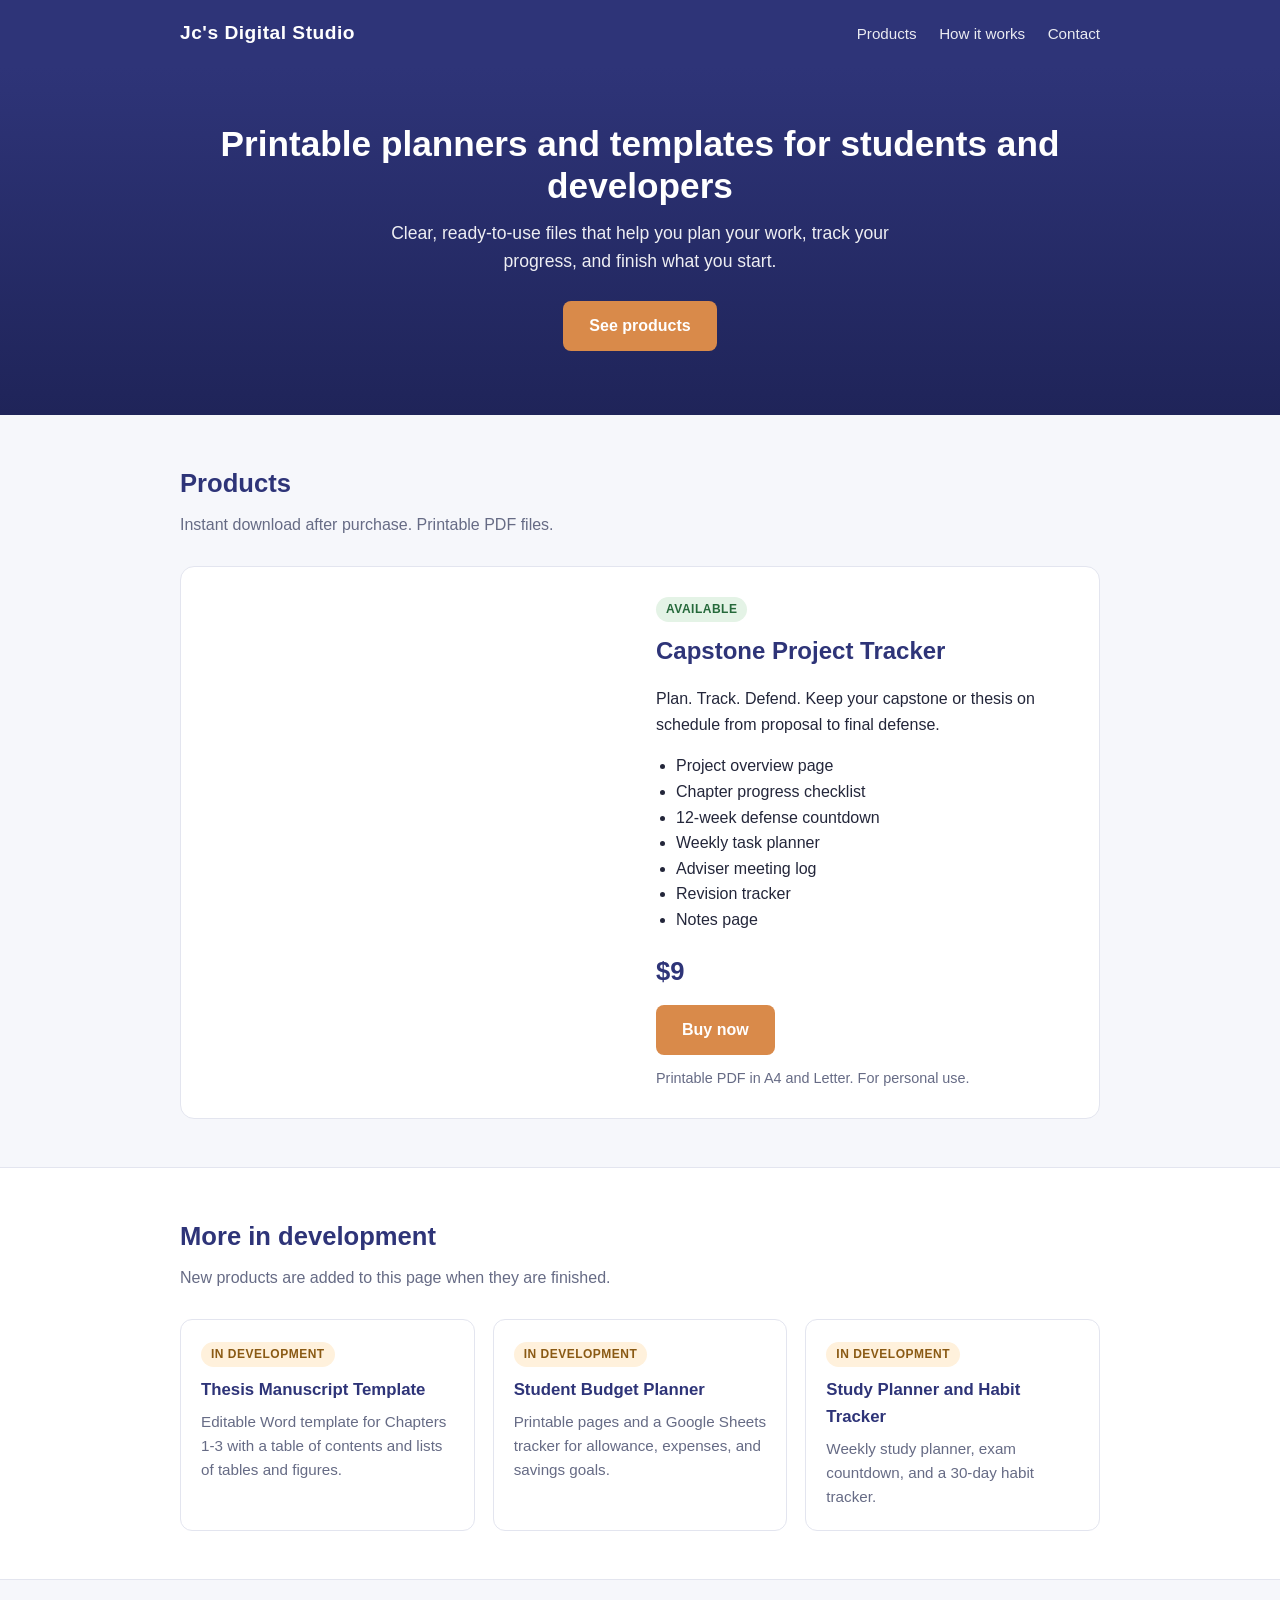
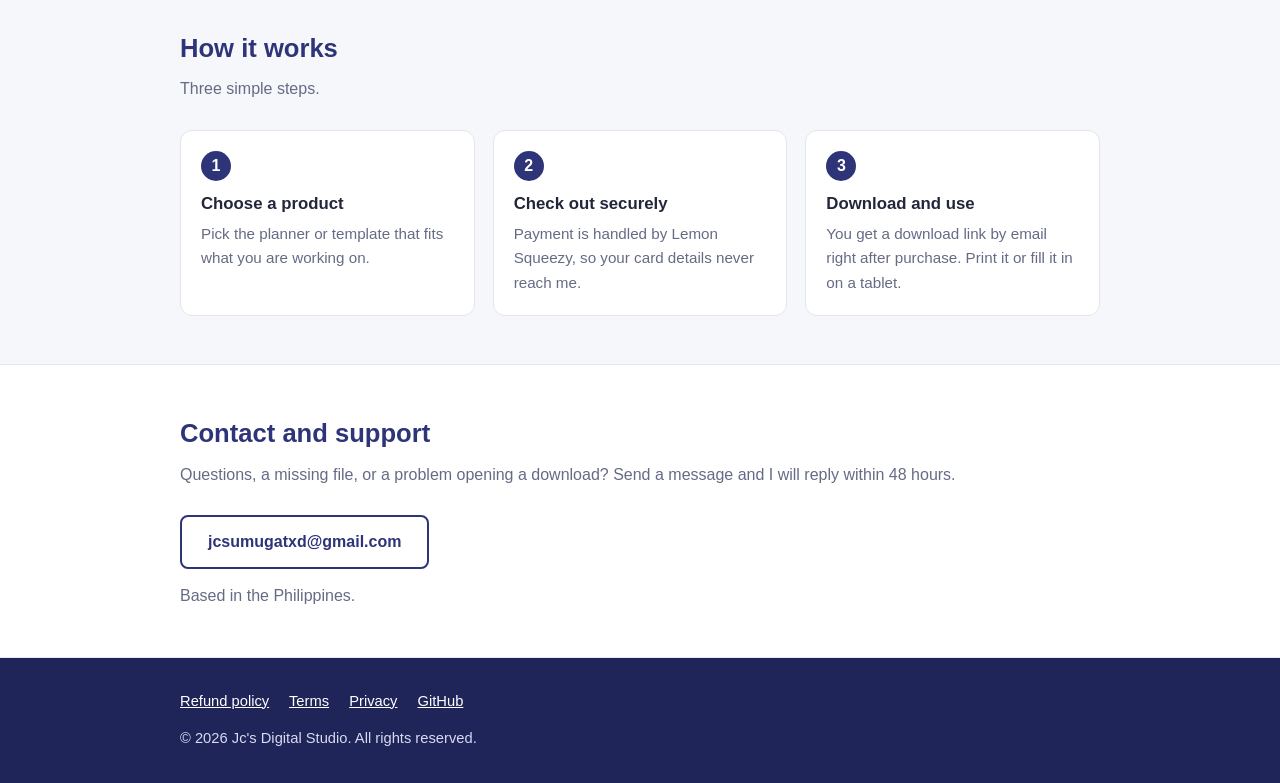
==== index.html @ 8cc8d964 "Rename Index.html to index.html" ====
<!DOCTYPE html>
<html lang="en">
<head>
<meta charset="utf-8">
<meta name="viewport" content="width=device-width, initial-scale=1">
<title>Jc's Digital Studio</title>
<meta name="description" content="Printable planners, trackers, and templates for students and developers.">
<style>
  :root {
    --navy: #2e3478;
    --navy-dark: #1f2459;
    --accent: #d98a4a;
    --bg: #f6f7fb;
    --card: #ffffff;
    --text: #23263a;
    --muted: #666b85;
    --line: #e3e5ef;
  }
  * { box-sizing: border-box; }
  body {
    margin: 0;
    font-family: -apple-system, "Segoe UI", Roboto, Helvetica, Arial, sans-serif;
    color: var(--text);
    background: var(--bg);
    line-height: 1.6;
  }
  a { color: var(--navy); }
  .wrap { max-width: 960px; margin: 0 auto; padding: 0 20px; }
  header { background: var(--navy); color: #fff; }
  header .wrap { display: flex; justify-content: space-between; align-items: center; padding: 18px 20px; flex-wrap: wrap; gap: 10px; }
  header .brand { font-weight: 700; font-size: 1.2rem; letter-spacing: .5px; }
  header nav a { color: #fff; text-decoration: none; margin-left: 18px; font-size: .95rem; opacity: .9; }
  header nav a:hover { opacity: 1; text-decoration: underline; }
  .hero { background: linear-gradient(180deg, var(--navy) 0%, var(--navy-dark) 100%); color: #fff; padding: 56px 0 64px; text-align: center; }
  .hero h1 { margin: 0 0 12px; font-size: 2.2rem; line-height: 1.2; }
  .hero p { margin: 0 auto 26px; max-width: 560px; font-size: 1.1rem; opacity: .92; }
  .btn { display: inline-block; background: var(--accent); color: #fff; text-decoration: none; padding: 12px 26px; border-radius: 8px; font-weight: 600; }
  .btn:hover { filter: brightness(1.08); }
  .btn.outline { background: transparent; border: 2px solid var(--navy); color: var(--navy); }
  section { padding: 48px 0; }
  h2 { margin: 0 0 8px; font-size: 1.6rem; color: var(--navy); }
  .sub { color: var(--muted); margin: 0 0 28px; }
  .featured { display: grid; grid-template-columns: 1fr 1fr; gap: 32px; background: var(--card); border: 1px solid var(--line); border-radius: 14px; padding: 28px; align-items: center; }
  .featured img { width: 100%; max-width: 320px; border-radius: 10px; border: 1px solid var(--line); display: block; margin: 0 auto; }
  .badge { display: inline-block; font-size: .75rem; font-weight: 700; letter-spacing: .5px; text-transform: uppercase; padding: 3px 10px; border-radius: 99px; background: #e4f3e6; color: #25693a; margin-bottom: 10px; }
  .badge.dev { background: #fff1dc; color: #8a5a14; }
  .featured h3 { margin: 0 0 8px; font-size: 1.5rem; color: var(--navy); }
  .featured ul { padding-left: 20px; margin: 12px 0 18px; }
  .price { font-size: 1.6rem; font-weight: 700; color: var(--navy); margin: 0 0 14px; }
  .grid { display: grid; grid-template-columns: repeat(auto-fit, minmax(210px, 1fr)); gap: 18px; }
  .card { background: var(--card); border: 1px solid var(--line); border-radius: 12px; padding: 20px; }
  .card h3 { margin: 0 0 6px; font-size: 1.05rem; color: var(--navy); }
  .card p { margin: 0; color: var(--muted); font-size: .95rem; }
  .steps { display: grid; grid-template-columns: repeat(auto-fit, minmax(200px, 1fr)); gap: 18px; counter-reset: step; }
  .step { background: var(--card); border: 1px solid var(--line); border-radius: 12px; padding: 20px; }
  .step::before { counter-increment: step; content: counter(step); display: inline-flex; width: 30px; height: 30px; align-items: center; justify-content: center; border-radius: 50%; background: var(--navy); color: #fff; font-weight: 700; margin-bottom: 10px; }
  .step h3 { margin: 0 0 4px; font-size: 1.05rem; }
  .step p { margin: 0; color: var(--muted); font-size: .95rem; }
  .alt { background: #fff; border-top: 1px solid var(--line); border-bottom: 1px solid var(--line); }
  footer { background: var(--navy-dark); color: #d7daf0; padding: 32px 0; font-size: .92rem; }
  footer a { color: #fff; }
  footer .links a { margin-right: 16px; }
  @media (max-width: 720px) {
    .featured { grid-template-columns: 1fr; padding: 20px; }
    .hero h1 { font-size: 1.7rem; }
  }
</style>
</head>
<body>

<header>
  <div class="wrap">
    <div class="brand">Jc's Digital Studio</div>
    <nav>
      <a href="#products">Products</a>
      <a href="#how">How it works</a>
      <a href="#contact">Contact</a>
    </nav>
  </div>
</header>

<div class="hero">
  <div class="wrap">
    <h1>Printable planners and templates for students and developers</h1>
    <p>Clear, ready-to-use files that help you plan your work, track your progress, and finish what you start.</p>
    <a class="btn" href="#products">See products</a>
  </div>
</div>

<section id="products">
  <div class="wrap">
    <h2>Products</h2>
    <p class="sub">Instant download after purchase. Printable PDF files.</p>

    <div class="featured">
      <div>
        <!-- Replace previews/capstone-cover.png with your exported cover image -->
        <img src="previews/capstone-cover.png" alt="Capstone Project Tracker cover" onerror="this.style.display='none'">
      </div>
      <div>
        <span class="badge">Available</span>
        <h3>Capstone Project Tracker</h3>
        <p>Plan. Track. Defend. Keep your capstone or thesis on schedule from proposal to final defense.</p>
        <ul>
          <li>Project overview page</li>
          <li>Chapter progress checklist</li>
          <li>12-week defense countdown</li>
          <li>Weekly task planner</li>
          <li>Adviser meeting log</li>
          <li>Revision tracker</li>
          <li>Notes page</li>
        </ul>
        <p class="price">$9</p>
        <!-- Replace # with your Lemon Squeezy product link after your store is activated -->
        <a class="btn" href="#" id="buy-capstone">Buy now</a>
        <p style="margin:12px 0 0;color:var(--muted);font-size:.9rem;">Printable PDF in A4 and Letter. For personal use.</p>
      </div>
    </div>
  </div>
</section>

<section class="alt">
  <div class="wrap">
    <h2>More in development</h2>
    <p class="sub">New products are added to this page when they are finished.</p>
    <div class="grid">
      <div class="card">
        <span class="badge dev">In development</span>
        <h3>Thesis Manuscript Template</h3>
        <p>Editable Word template for Chapters 1-3 with a table of contents and lists of tables and figures.</p>
      </div>
      <div class="card">
        <span class="badge dev">In development</span>
        <h3>Student Budget Planner</h3>
        <p>Printable pages and a Google Sheets tracker for allowance, expenses, and savings goals.</p>
      </div>
      <div class="card">
        <span class="badge dev">In development</span>
        <h3>Study Planner and Habit Tracker</h3>
        <p>Weekly study planner, exam countdown, and a 30-day habit tracker.</p>
      </div>
    </div>
  </div>
</section>

<section id="how">
  <div class="wrap">
    <h2>How it works</h2>
    <p class="sub">Three simple steps.</p>
    <div class="steps">
      <div class="step"><h3>Choose a product</h3><p>Pick the planner or template that fits what you are working on.</p></div>
      <div class="step"><h3>Check out securely</h3><p>Payment is handled by Lemon Squeezy, so your card details never reach me.</p></div>
      <div class="step"><h3>Download and use</h3><p>You get a download link by email right after purchase. Print it or fill it in on a tablet.</p></div>
    </div>
  </div>
</section>

<section class="alt" id="contact">
  <div class="wrap">
    <h2>Contact and support</h2>
    <p class="sub">Questions, a missing file, or a problem opening a download? Send a message and I will reply within 48 hours.</p>
    <!-- Replace with your real email address -->
    <a class="btn outline" href="mailto:jcsumugatxd@gmail.com">jcsumugatxd@gmail.com</a>
    <p style="margin:14px 0 0;color:var(--muted);">Based in the Philippines.</p>
  </div>
</section>

<footer>
  <div class="wrap">
    <div class="links">
      <a href="https://github.com/Jcsumugat/Jc-s-Digital-Studio/blob/main/policies/refund-policy.md">Refund policy</a>
      <a href="https://github.com/Jcsumugat/Jc-s-Digital-Studio/blob/main/policies/terms.md">Terms</a>
      <a href="https://github.com/Jcsumugat/Jc-s-Digital-Studio/blob/main/policies/privacy.md">Privacy</a>
      <a href="https://github.com/Jcsumugat/Jc-s-Digital-Studio">GitHub</a>
    </div>
    <p style="margin:14px 0 0;">&copy; 2026 Jc's Digital Studio. All rights reserved.</p>
  </div>
</footer>

</body>
</html>
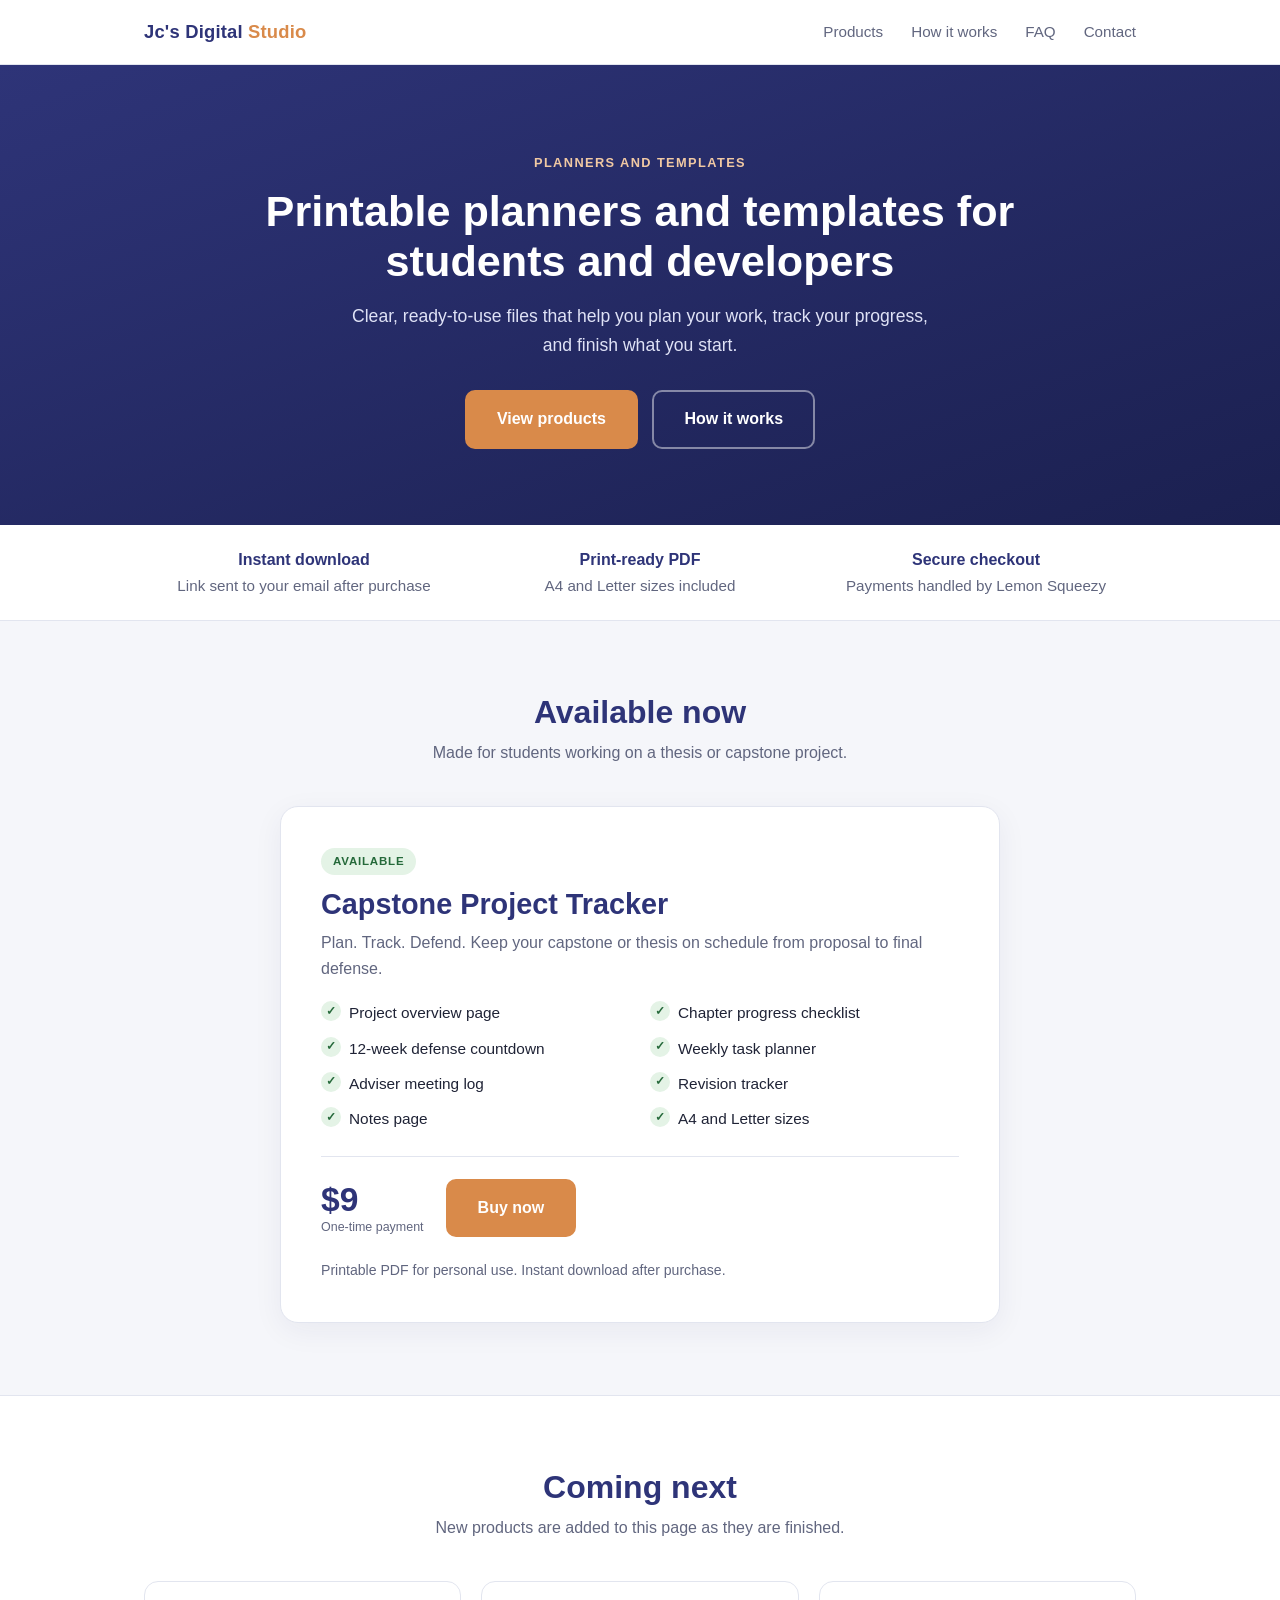
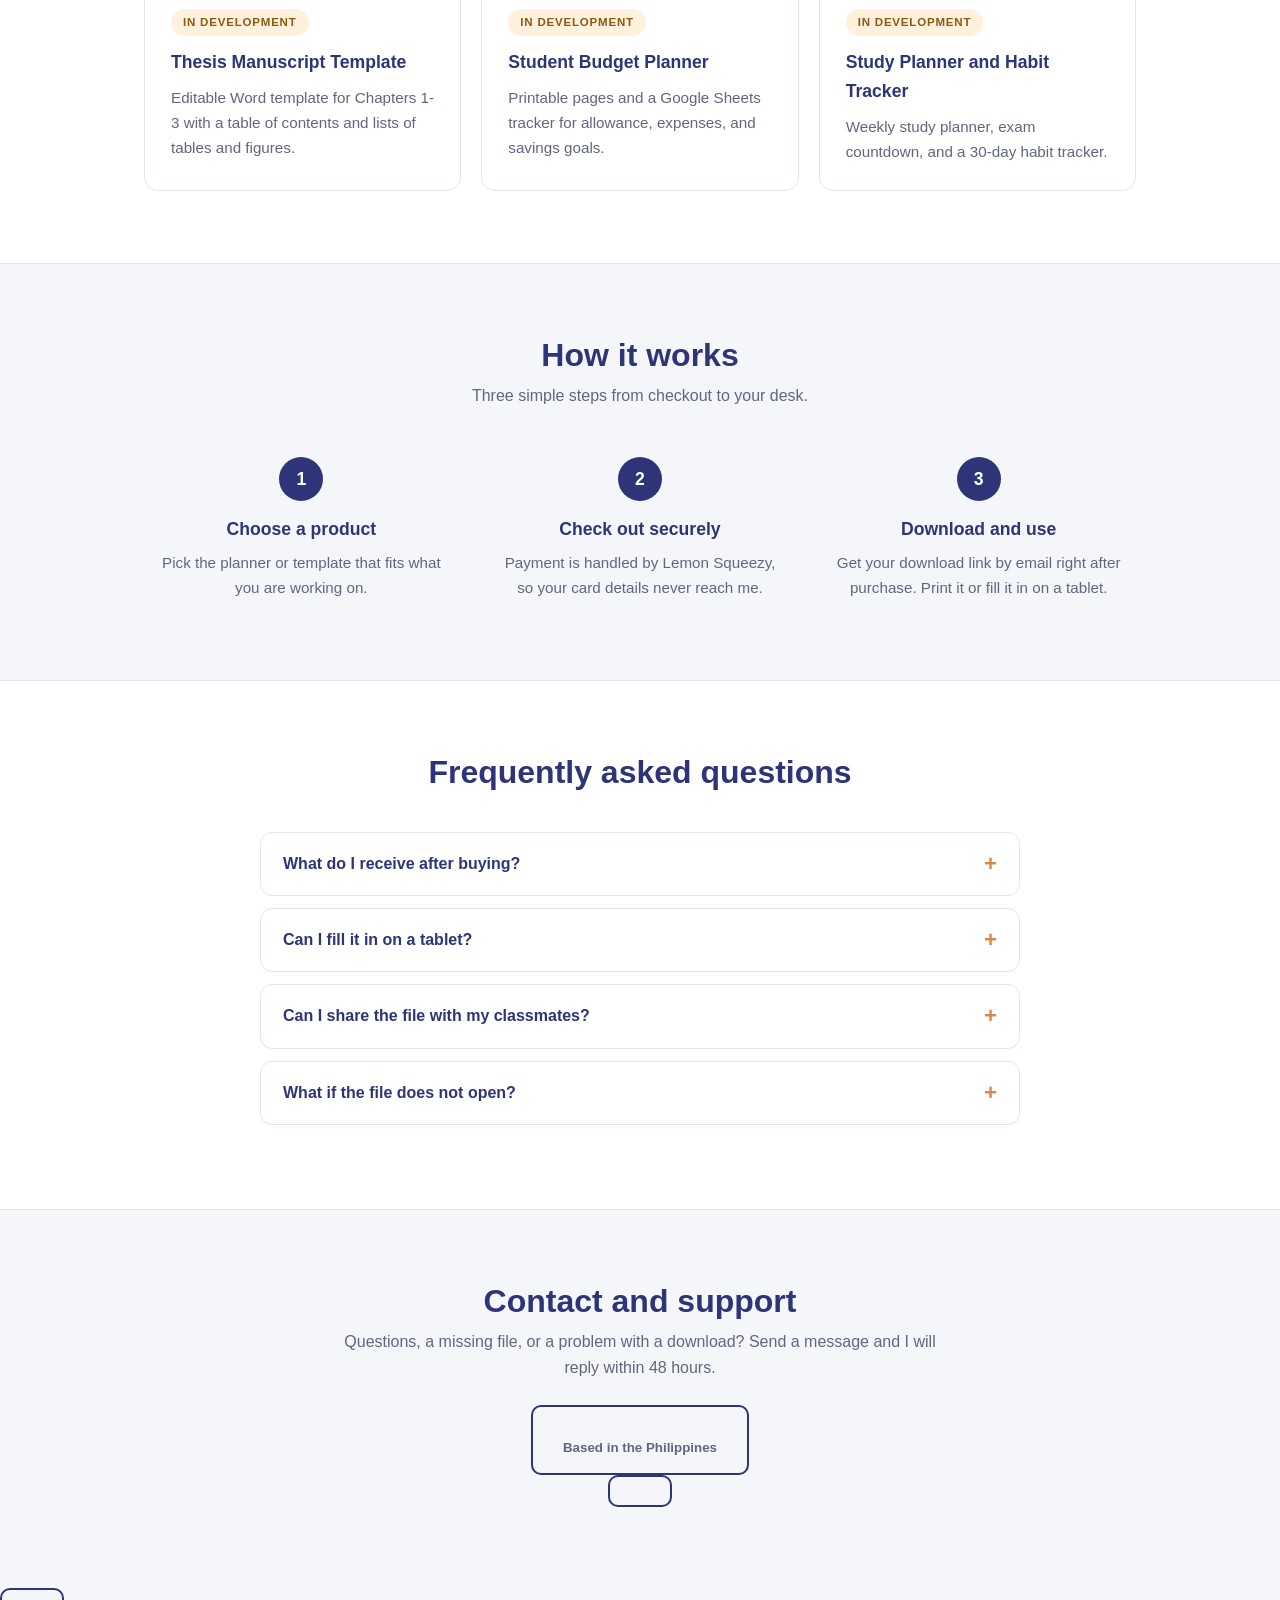
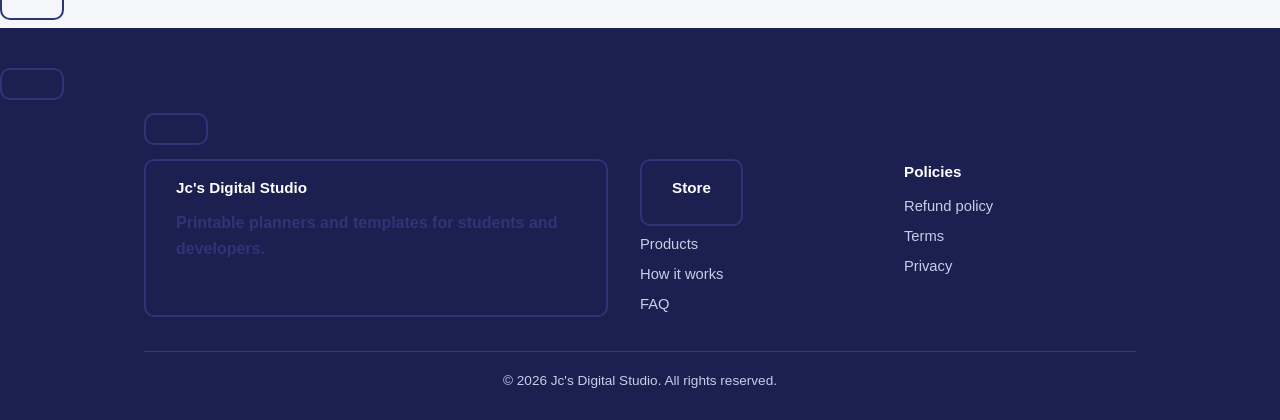
==== commit 1dad74fd: "Update index.html" ====
--- a/index.html
+++ b/index.html
@@ -3,105 +3,189 @@
 <head>
 <meta charset="utf-8">
 <meta name="viewport" content="width=device-width, initial-scale=1">
-<title>Jc's Digital Studio</title>
+<title>Jc's Digital Studio | Printable Planners and Templates</title>
 <meta name="description" content="Printable planners, trackers, and templates for students and developers.">
 <style>
   :root {
     --navy: #2e3478;
-    --navy-dark: #1f2459;
+    --navy-dark: #1b2050;
     --accent: #d98a4a;
-    --bg: #f6f7fb;
+    --accent-dark: #c27533;
+    --bg: #f5f6fa;
     --card: #ffffff;
-    --text: #23263a;
-    --muted: #666b85;
-    --line: #e3e5ef;
+    --text: #1f2336;
+    --muted: #61667f;
+    --line: #e2e5ef;
+    --ok: #25693a;
+    --ok-bg: #e4f3e6;
   }
   * { box-sizing: border-box; }
+  html { scroll-behavior: smooth; }
   body {
     margin: 0;
-    font-family: -apple-system, "Segoe UI", Roboto, Helvetica, Arial, sans-serif;
+    font-family: "Inter", -apple-system, "Segoe UI", Roboto, Helvetica, Arial, sans-serif;
     color: var(--text);
     background: var(--bg);
-    line-height: 1.6;
+    line-height: 1.65;
+    -webkit-font-smoothing: antialiased;
   }
   a { color: var(--navy); }
-  .wrap { max-width: 960px; margin: 0 auto; padding: 0 20px; }
-  header { background: var(--navy); color: #fff; }
-  header .wrap { display: flex; justify-content: space-between; align-items: center; padding: 18px 20px; flex-wrap: wrap; gap: 10px; }
-  header .brand { font-weight: 700; font-size: 1.2rem; letter-spacing: .5px; }
-  header nav a { color: #fff; text-decoration: none; margin-left: 18px; font-size: .95rem; opacity: .9; }
-  header nav a:hover { opacity: 1; text-decoration: underline; }
-  .hero { background: linear-gradient(180deg, var(--navy) 0%, var(--navy-dark) 100%); color: #fff; padding: 56px 0 64px; text-align: center; }
-  .hero h1 { margin: 0 0 12px; font-size: 2.2rem; line-height: 1.2; }
-  .hero p { margin: 0 auto 26px; max-width: 560px; font-size: 1.1rem; opacity: .92; }
-  .btn { display: inline-block; background: var(--accent); color: #fff; text-decoration: none; padding: 12px 26px; border-radius: 8px; font-weight: 600; }
-  .btn:hover { filter: brightness(1.08); }
-  .btn.outline { background: transparent; border: 2px solid var(--navy); color: var(--navy); }
-  section { padding: 48px 0; }
-  h2 { margin: 0 0 8px; font-size: 1.6rem; color: var(--navy); }
-  .sub { color: var(--muted); margin: 0 0 28px; }
-  .featured { display: grid; grid-template-columns: 1fr 1fr; gap: 32px; background: var(--card); border: 1px solid var(--line); border-radius: 14px; padding: 28px; align-items: center; }
-  .featured img { width: 100%; max-width: 320px; border-radius: 10px; border: 1px solid var(--line); display: block; margin: 0 auto; }
-  .badge { display: inline-block; font-size: .75rem; font-weight: 700; letter-spacing: .5px; text-transform: uppercase; padding: 3px 10px; border-radius: 99px; background: #e4f3e6; color: #25693a; margin-bottom: 10px; }
+  .wrap { max-width: 1040px; margin: 0 auto; padding: 0 24px; }
+
+  /* NAV */
+  .nav { position: sticky; top: 0; z-index: 10; background: rgba(255,255,255,.96); backdrop-filter: blur(6px); border-bottom: 1px solid var(--line); }
+  .nav .wrap { display: flex; align-items: center; justify-content: space-between; height: 64px; }
+  .brand { font-weight: 800; font-size: 1.15rem; color: var(--navy); text-decoration: none; letter-spacing: .2px; }
+  .brand span { color: var(--accent); }
+  .nav ul { list-style: none; display: flex; gap: 28px; margin: 0; padding: 0; }
+  .nav ul a { text-decoration: none; color: var(--muted); font-size: .95rem; font-weight: 500; }
+  .nav ul a:hover { color: var(--navy); }
+
+  /* HERO */
+  .hero { background: linear-gradient(160deg, var(--navy) 0%, var(--navy-dark) 100%); color: #fff; padding: 84px 0 76px; text-align: center; }
+  .eyebrow { display: inline-block; font-size: .8rem; font-weight: 700; letter-spacing: 1.4px; text-transform: uppercase; color: #f1c9a3; margin-bottom: 14px; }
+  .hero h1 { margin: 0 auto 16px; max-width: 760px; font-size: 2.7rem; line-height: 1.15; font-weight: 800; }
+  .hero p { margin: 0 auto 30px; max-width: 600px; font-size: 1.1rem; color: #dfe2f6; }
+  .btn { display: inline-block; background: var(--accent); color: #fff; text-decoration: none; padding: 14px 30px; border-radius: 10px; font-weight: 700; font-size: 1rem; border: 2px solid var(--accent); transition: background .15s; }
+  .btn:hover { background: var(--accent-dark); border-color: var(--accent-dark); }
+  .btn.outline { background: transparent; color: var(--navy); border-color: var(--navy); }
+  .btn.outline:hover { background: var(--navy); color: #fff; }
+  .btn.ghost { background: transparent; border-color: rgba(255,255,255,.45); margin-left: 10px; }
+  .btn.ghost:hover { background: rgba(255,255,255,.12); border-color: #fff; }
+
+  /* TRUST STRIP */
+  .trust { background: #fff; border-bottom: 1px solid var(--line); }
+  .trust .wrap { display: grid; grid-template-columns: repeat(3, 1fr); gap: 16px; padding-top: 22px; padding-bottom: 22px; }
+  .trust div { text-align: center; font-size: .95rem; color: var(--muted); }
+  .trust strong { display: block; color: var(--navy); font-size: 1rem; }
+
+  /* SECTIONS */
+  section { padding: 72px 0; }
+  .alt { background: #fff; border-top: 1px solid var(--line); border-bottom: 1px solid var(--line); }
+  .head { text-align: center; max-width: 620px; margin: 0 auto 40px; }
+  .head h2 { margin: 0 0 8px; font-size: 2rem; color: var(--navy); line-height: 1.2; }
+  .head p { margin: 0; color: var(--muted); }
+
+  /* FEATURED PRODUCT */
+  .featured { display: grid; grid-template-columns: 5fr 6fr; gap: 44px; align-items: center; background: var(--card); border: 1px solid var(--line); border-radius: 18px; padding: 40px; box-shadow: 0 8px 30px rgba(31,36,89,.06); }
+  .featured.no-image { grid-template-columns: 1fr; max-width: 720px; margin: 0 auto; }
+  .cover { text-align: center; }
+  .cover img { width: 100%; max-width: 340px; border-radius: 12px; border: 1px solid var(--line); box-shadow: 0 10px 28px rgba(31,36,89,.14); }
+  .badge { display: inline-block; font-size: .72rem; font-weight: 800; letter-spacing: .8px; text-transform: uppercase; padding: 4px 12px; border-radius: 99px; background: var(--ok-bg); color: var(--ok); margin-bottom: 12px; }
   .badge.dev { background: #fff1dc; color: #8a5a14; }
-  .featured h3 { margin: 0 0 8px; font-size: 1.5rem; color: var(--navy); }
-  .featured ul { padding-left: 20px; margin: 12px 0 18px; }
-  .price { font-size: 1.6rem; font-weight: 700; color: var(--navy); margin: 0 0 14px; }
-  .grid { display: grid; grid-template-columns: repeat(auto-fit, minmax(210px, 1fr)); gap: 18px; }
-  .card { background: var(--card); border: 1px solid var(--line); border-radius: 12px; padding: 20px; }
-  .card h3 { margin: 0 0 6px; font-size: 1.05rem; color: var(--navy); }
+  .featured h3 { margin: 0 0 8px; font-size: 1.8rem; color: var(--navy); line-height: 1.2; }
+  .tag { color: var(--muted); margin: 0 0 18px; }
+  .checks { list-style: none; padding: 0; margin: 0 0 24px; display: grid; grid-template-columns: 1fr 1fr; gap: 10px 20px; }
+  .checks li { position: relative; padding-left: 28px; font-size: .96rem; }
+  .checks li::before { content: "\2713"; position: absolute; left: 0; top: 1px; width: 20px; height: 20px; border-radius: 50%; background: var(--ok-bg); color: var(--ok); font-size: .75rem; font-weight: 800; display: flex; align-items: center; justify-content: center; }
+  .buy-row { display: flex; align-items: center; gap: 22px; flex-wrap: wrap; padding-top: 22px; border-top: 1px solid var(--line); }
+  .price { font-size: 2.1rem; font-weight: 800; color: var(--navy); line-height: 1; }
+  .price small { display: block; font-size: .78rem; font-weight: 500; color: var(--muted); margin-top: 4px; }
+  .note { width: 100%; margin: 0; color: var(--muted); font-size: .88rem; }
+
+  /* COMING NEXT CARDS */
+  .grid { display: grid; grid-template-columns: repeat(auto-fit, minmax(250px, 1fr)); gap: 20px; }
+  .card { background: var(--card); border: 1px solid var(--line); border-radius: 14px; padding: 26px; }
+  .card h3 { margin: 0 0 8px; font-size: 1.1rem; color: var(--navy); }
   .card p { margin: 0; color: var(--muted); font-size: .95rem; }
-  .steps { display: grid; grid-template-columns: repeat(auto-fit, minmax(200px, 1fr)); gap: 18px; counter-reset: step; }
-  .step { background: var(--card); border: 1px solid var(--line); border-radius: 12px; padding: 20px; }
-  .step::before { counter-increment: step; content: counter(step); display: inline-flex; width: 30px; height: 30px; align-items: center; justify-content: center; border-radius: 50%; background: var(--navy); color: #fff; font-weight: 700; margin-bottom: 10px; }
-  .step h3 { margin: 0 0 4px; font-size: 1.05rem; }
+
+  /* STEPS */
+  .steps { display: grid; grid-template-columns: repeat(3, 1fr); gap: 24px; counter-reset: step; }
+  .step { text-align: center; padding: 8px 12px; }
+  .step::before { counter-increment: step; content: counter(step); display: inline-flex; width: 44px; height: 44px; align-items: center; justify-content: center; border-radius: 50%; background: var(--navy); color: #fff; font-weight: 800; font-size: 1.1rem; margin-bottom: 14px; }
+  .step h3 { margin: 0 0 6px; font-size: 1.1rem; color: var(--navy); }
   .step p { margin: 0; color: var(--muted); font-size: .95rem; }
-  .alt { background: #fff; border-top: 1px solid var(--line); border-bottom: 1px solid var(--line); }
-  footer { background: var(--navy-dark); color: #d7daf0; padding: 32px 0; font-size: .92rem; }
-  footer a { color: #fff; }
-  footer .links a { margin-right: 16px; }
-  @media (max-width: 720px) {
-    .featured { grid-template-columns: 1fr; padding: 20px; }
-    .hero h1 { font-size: 1.7rem; }
+
+  /* FAQ */
+  .faq { max-width: 760px; margin: 0 auto; }
+  details { background: var(--card); border: 1px solid var(--line); border-radius: 12px; padding: 18px 22px; margin-bottom: 12px; }
+  summary { cursor: pointer; font-weight: 600; color: var(--navy); list-style: none; display: flex; justify-content: space-between; align-items: center; }
+  summary::-webkit-details-marker { display: none; }
+  summary::after { content: "+"; font-size: 1.4rem; color: var(--accent); line-height: 1; }
+  details[open] summary::after { content: "\2212"; }
+  details p { margin: 12px 0 0; color: var(--muted); font-size: .96rem; }
+
+  /* CONTACT */
+  .contact { text-align: center; }
+  .contact .head { margin-bottom: 24px; }
+  .contact small { display: block; margin-top: 16px; color: var(--muted); }
+
+  /* FOOTER */
+  footer { background: var(--navy-dark); color: #c9cdea; padding: 40px 0 28px; font-size: .92rem; }
+  footer .cols { display: grid; grid-template-columns: 2fr 1fr 1fr; gap: 32px; }
+  footer h4 { margin: 0 0 10px; color: #fff; font-size: .95rem; }
+  footer a { color: #c9cdea; text-decoration: none; display: block; margin-bottom: 6px; }
+  footer a:hover { color: #fff; text-decoration: underline; }
+  footer p { margin: 0; }
+  footer .copy { margin-top: 28px; padding-top: 18px; border-top: 1px solid rgba(255,255,255,.12); text-align: center; font-size: .85rem; }
+
+  @media (max-width: 820px) {
+    .hero { padding: 60px 0 56px; }
+    .hero h1 { font-size: 2rem; }
+    .btn.ghost { margin: 12px 0 0; }
+    .trust .wrap { grid-template-columns: 1fr; gap: 10px; }
+    .featured { grid-template-columns: 1fr; padding: 26px; gap: 28px; }
+    .checks { grid-template-columns: 1fr; }
+    .steps { grid-template-columns: 1fr; }
+    footer .cols { grid-template-columns: 1fr; }
+    .nav ul { gap: 16px; }
+    section { padding: 52px 0; }
+  }
+  @media (max-width: 520px) {
+    .nav ul li:nth-child(n+3) { display: none; }
   }
 </style>
 </head>
 <body>
 
-<header>
-  <div class="wrap">
-    <div class="brand">Jc's Digital Studio</div>
-    <nav>
-      <a href="#products">Products</a>
-      <a href="#how">How it works</a>
-      <a href="#contact">Contact</a>
-    </nav>
-  </div>
-</header>
-
-<div class="hero">
-  <div class="wrap">
+<nav class="nav">
+  <div class="wrap">
+    <a class="brand" href="#top">Jc's Digital <span>Studio</span></a>
+    <ul>
+      <li><a href="#products">Products</a></li>
+      <li><a href="#how">How it works</a></li>
+      <li><a href="#faq">FAQ</a></li>
+      <li><a href="#contact">Contact</a></li>
+    </ul>
+  </div>
+</nav>
+
+<header class="hero" id="top">
+  <div class="wrap">
+    <span class="eyebrow">Planners and templates</span>
     <h1>Printable planners and templates for students and developers</h1>
     <p>Clear, ready-to-use files that help you plan your work, track your progress, and finish what you start.</p>
-    <a class="btn" href="#products">See products</a>
+    <a class="btn" href="#products">View products</a>
+    <a class="btn ghost" href="#how">How it works</a>
+  </div>
+</header>
+
+<div class="trust">
+  <div class="wrap">
+    <div><strong>Instant download</strong>Link sent to your email after purchase</div>
+    <div><strong>Print-ready PDF</strong>A4 and Letter sizes included</div>
+    <div><strong>Secure checkout</strong>Payments handled by Lemon Squeezy</div>
   </div>
 </div>
 
 <section id="products">
   <div class="wrap">
-    <h2>Products</h2>
-    <p class="sub">Instant download after purchase. Printable PDF files.</p>
-
-    <div class="featured">
-      <div>
-        <!-- Replace previews/capstone-cover.png with your exported cover image -->
-        <img src="previews/capstone-cover.png" alt="Capstone Project Tracker cover" onerror="this.style.display='none'">
+    <div class="head">
+      <h2>Available now</h2>
+      <p>Made for students working on a thesis or capstone project.</p>
+    </div>
+
+    <div class="featured" id="featured">
+      <div class="cover" id="cover">
+        <!-- Add previews/capstone-cover.png to the repo to show the cover here -->
+        <img src="previews/capstone-cover.png" alt="Capstone Project Tracker cover"
+             onerror="document.getElementById('cover').remove();document.getElementById('featured').classList.add('no-image');">
       </div>
       <div>
         <span class="badge">Available</span>
         <h3>Capstone Project Tracker</h3>
-        <p>Plan. Track. Defend. Keep your capstone or thesis on schedule from proposal to final defense.</p>
-        <ul>
+        <p class="tag">Plan. Track. Defend. Keep your capstone or thesis on schedule from proposal to final defense.</p>
+        <ul class="checks">
           <li>Project overview page</li>
           <li>Chapter progress checklist</li>
           <li>12-week defense countdown</li>
@@ -109,11 +193,14 @@
           <li>Adviser meeting log</li>
           <li>Revision tracker</li>
           <li>Notes page</li>
+          <li>A4 and Letter sizes</li>
         </ul>
-        <p class="price">$9</p>
-        <!-- Replace # with your Lemon Squeezy product link after your store is activated -->
-        <a class="btn" href="#" id="buy-capstone">Buy now</a>
-        <p style="margin:12px 0 0;color:var(--muted);font-size:.9rem;">Printable PDF in A4 and Letter. For personal use.</p>
+        <div class="buy-row">
+          <div class="price">$9<small>One-time payment</small></div>
+          <!-- Replace # with your Lemon Squeezy product link after your store is activated -->
+          <a class="btn" href="#" id="buy-capstone">Buy now</a>
+          <p class="note">Printable PDF for personal use. Instant download after purchase.</p>
+        </div>
       </div>
     </div>
   </div>
@@ -121,8 +208,10 @@
 
 <section class="alt">
   <div class="wrap">
-    <h2>More in development</h2>
-    <p class="sub">New products are added to this page when they are finished.</p>
+    <div class="head">
+      <h2>Coming next</h2>
+      <p>New products are added to this page as they are finished.</p>
+    </div>
     <div class="grid">
       <div class="card">
         <span class="badge dev">In development</span>
@@ -145,35 +234,77 @@
 
 <section id="how">
   <div class="wrap">
-    <h2>How it works</h2>
-    <p class="sub">Three simple steps.</p>
+    <div class="head">
+      <h2>How it works</h2>
+      <p>Three simple steps from checkout to your desk.</p>
+    </div>
     <div class="steps">
       <div class="step"><h3>Choose a product</h3><p>Pick the planner or template that fits what you are working on.</p></div>
       <div class="step"><h3>Check out securely</h3><p>Payment is handled by Lemon Squeezy, so your card details never reach me.</p></div>
-      <div class="step"><h3>Download and use</h3><p>You get a download link by email right after purchase. Print it or fill it in on a tablet.</p></div>
-    </div>
-  </div>
-</section>
-
-<section class="alt" id="contact">
-  <div class="wrap">
-    <h2>Contact and support</h2>
-    <p class="sub">Questions, a missing file, or a problem opening a download? Send a message and I will reply within 48 hours.</p>
+      <div class="step"><h3>Download and use</h3><p>Get your download link by email right after purchase. Print it or fill it in on a tablet.</p></div>
+    </div>
+  </div>
+</section>
+
+<section class="alt" id="faq">
+  <div class="wrap">
+    <div class="head">
+      <h2>Frequently asked questions</h2>
+    </div>
+    <div class="faq">
+      <details>
+        <summary>What do I receive after buying?</summary>
+        <p>You receive a download link by email right after payment. The Capstone Project Tracker is a printable PDF in A4 and Letter sizes.</p>
+      </details>
+      <details>
+        <summary>Can I fill it in on a tablet?</summary>
+        <p>Yes. The PDF works with most PDF annotation apps, or you can print it and write on it by hand.</p>
+      </details>
+      <details>
+        <summary>Can I share the file with my classmates?</summary>
+        <p>Files are for personal use only. Please do not resell or redistribute them. Classmates can get their own copy from this page.</p>
+      </details>
+      <details>
+        <summary>What if the file does not open?</summary>
+        <p>Email me within 7 days and I will fix it or refund you. See the refund policy in the footer for details.</p>
+      </details>
+    </div>
+  </div>
+</section>
+
+<section class="contact" id="contact">
+  <div class="wrap">
+    <div class="head">
+      <h2>Contact and support</h2>
+      <p>Questions, a missing file, or a problem with a download? Send a message and I will reply within 48 hours.</p>
+    </div>
     <!-- Replace with your real email address -->
-    <a class="btn outline" href="mailto:jcsumugatxd@gmail.com">jcsumugatxd@gmail.com</a>
-    <p style="margin:14px 0 0;color:var(--muted);">Based in the Philippines.</p>
+    <a class="btn outline" href="mailto:jcsumugatxd@gmail.com"jcsumugatxd@gmail.com</a>
+    <small>Based in the Philippines</small>
   </div>
 </section>
 
 <footer>
   <div class="wrap">
-    <div class="links">
-      <a href="https://github.com/Jcsumugat/Jc-s-Digital-Studio/blob/main/policies/refund-policy.md">Refund policy</a>
-      <a href="https://github.com/Jcsumugat/Jc-s-Digital-Studio/blob/main/policies/terms.md">Terms</a>
-      <a href="https://github.com/Jcsumugat/Jc-s-Digital-Studio/blob/main/policies/privacy.md">Privacy</a>
-      <a href="https://github.com/Jcsumugat/Jc-s-Digital-Studio">GitHub</a>
-    </div>
-    <p style="margin:14px 0 0;">&copy; 2026 Jc's Digital Studio. All rights reserved.</p>
+    <div class="cols">
+      <div>
+        <h4>Jc's Digital Studio</h4>
+        <p>Printable planners and templates for students and developers.</p>
+      </div>
+      <div>
+        <h4>Store</h4>
+        <a href="#products">Products</a>
+        <a href="#how">How it works</a>
+        <a href="#faq">FAQ</a>
+      </div>
+      <div>
+        <h4>Policies</h4>
+        <a href="https://github.com/Jcsumugat/Jc-s-Digital-Studio/blob/main/policies/refund-policy.md">Refund policy</a>
+        <a href="https://github.com/Jcsumugat/Jc-s-Digital-Studio/blob/main/policies/terms.md">Terms</a>
+        <a href="https://github.com/Jcsumugat/Jc-s-Digital-Studio/blob/main/policies/privacy.md">Privacy</a>
+      </div>
+    </div>
+    <p class="copy">&copy; 2026 Jc's Digital Studio. All rights reserved.</p>
   </div>
 </footer>
 
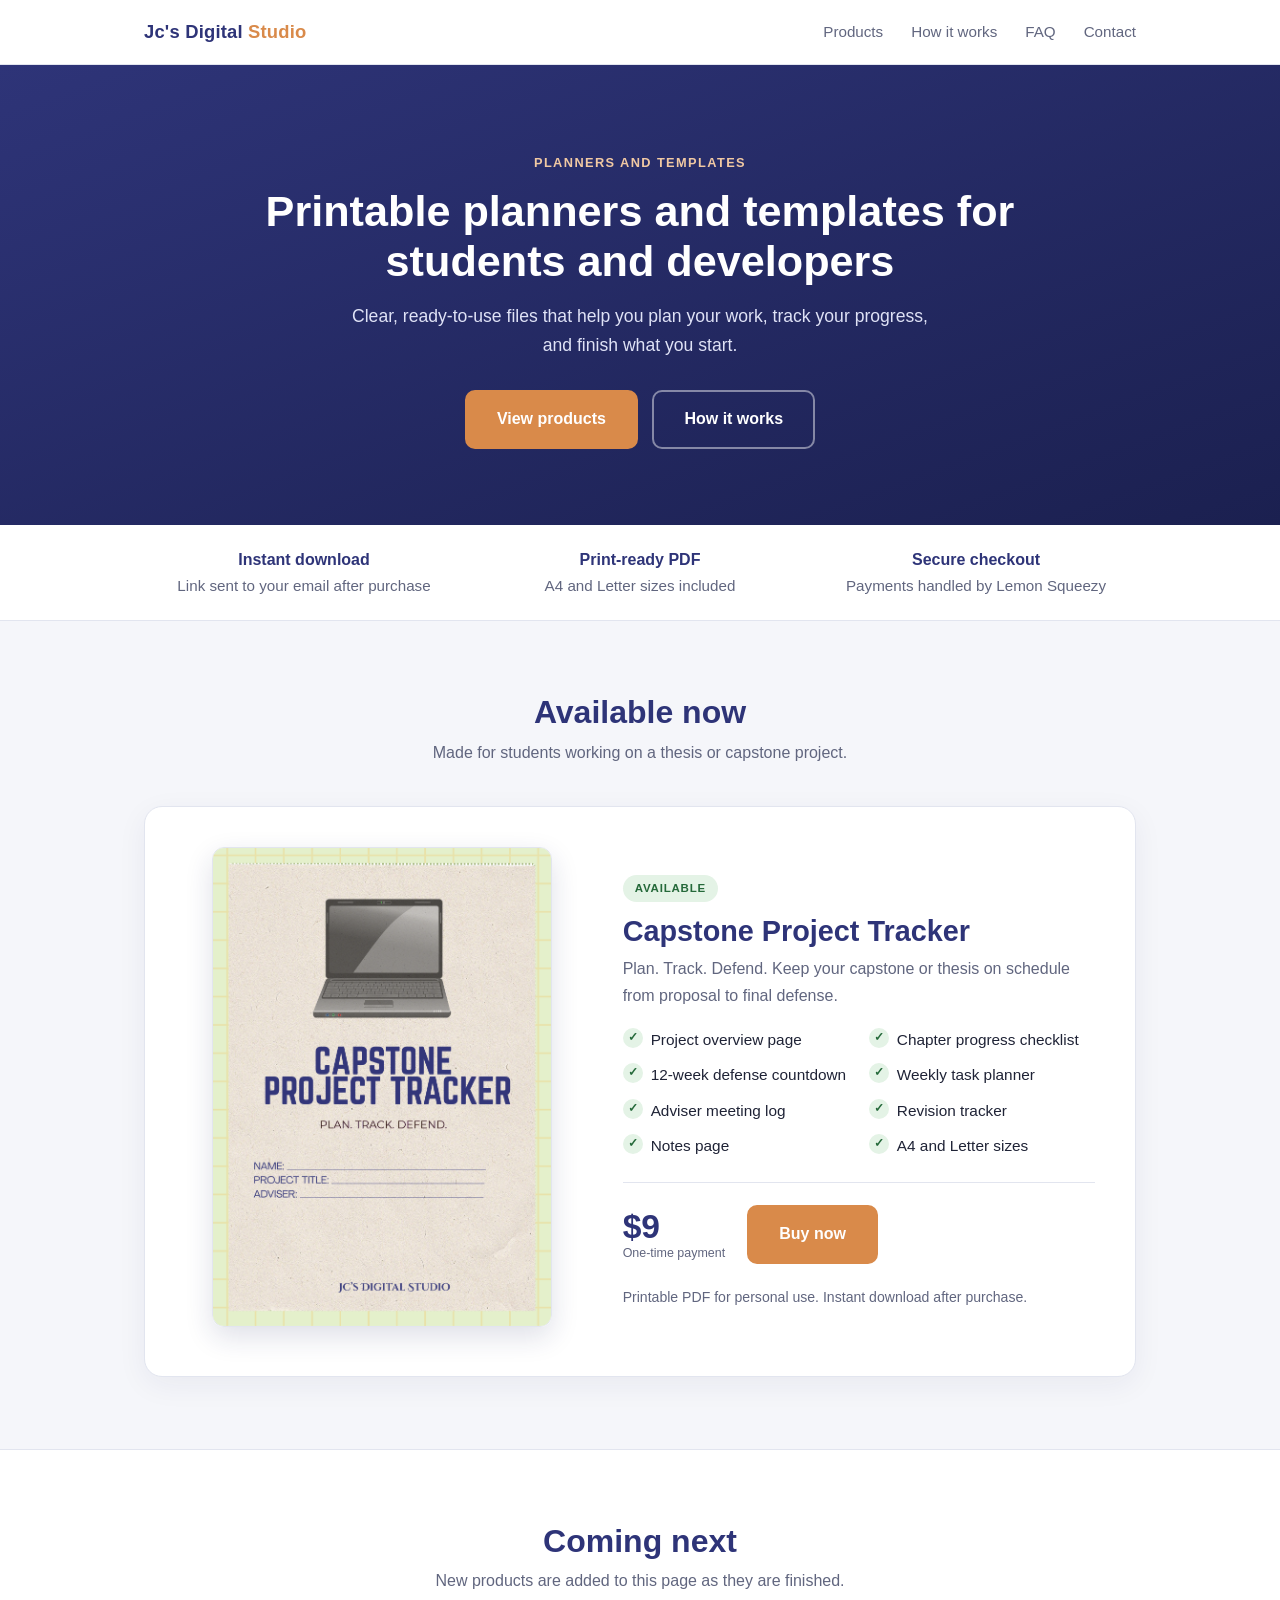
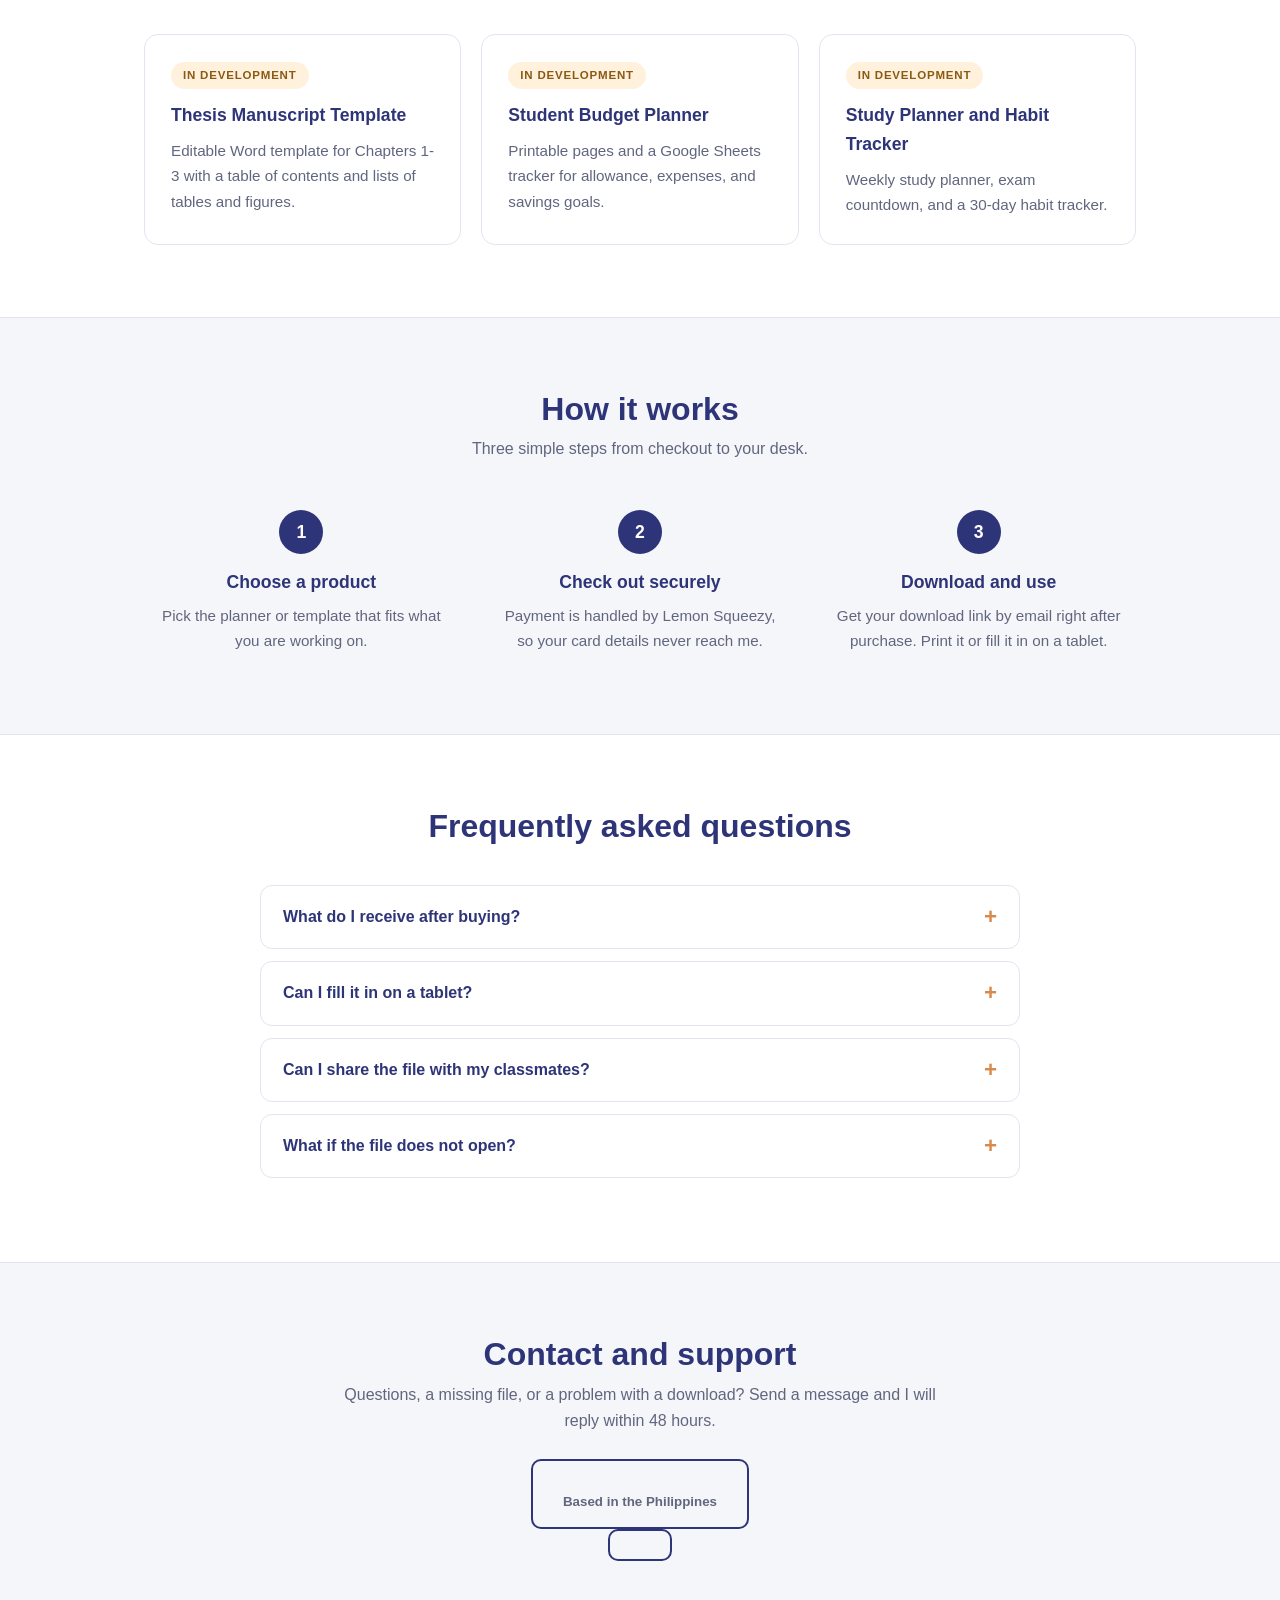
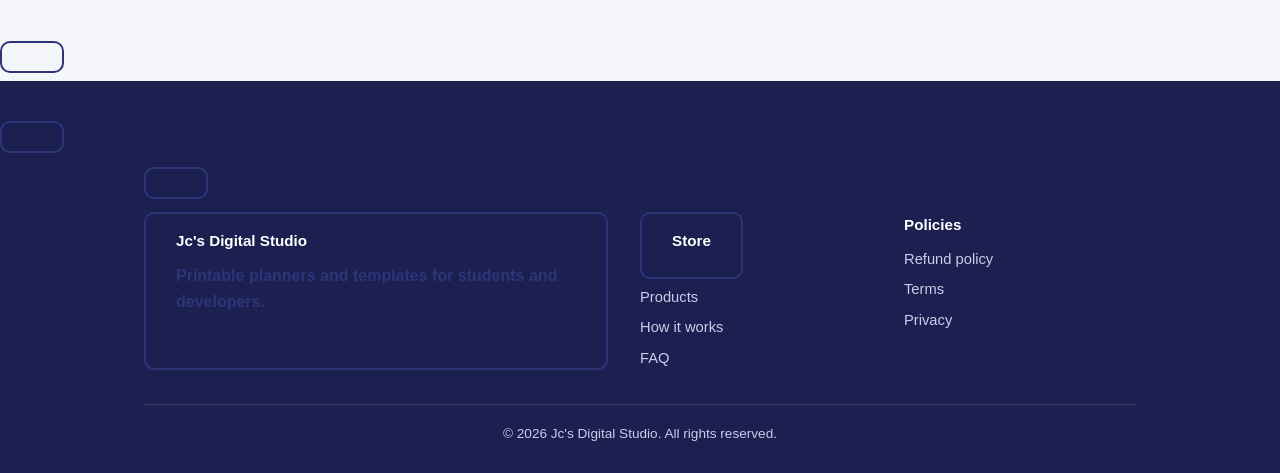
==== commit a022f6c0: "Update image source for project cover" ====
--- a/index.html
+++ b/index.html
@@ -178,7 +178,7 @@
     <div class="featured" id="featured">
       <div class="cover" id="cover">
         <!-- Add previews/capstone-cover.png to the repo to show the cover here -->
-        <img src="previews/capstone-cover.png" alt="Capstone Project Tracker cover"
+        <img src="capstone-cover.png" alt="Capstone Project Tracker cover"
              onerror="document.getElementById('cover').remove();document.getElementById('featured').classList.add('no-image');">
       </div>
       <div>
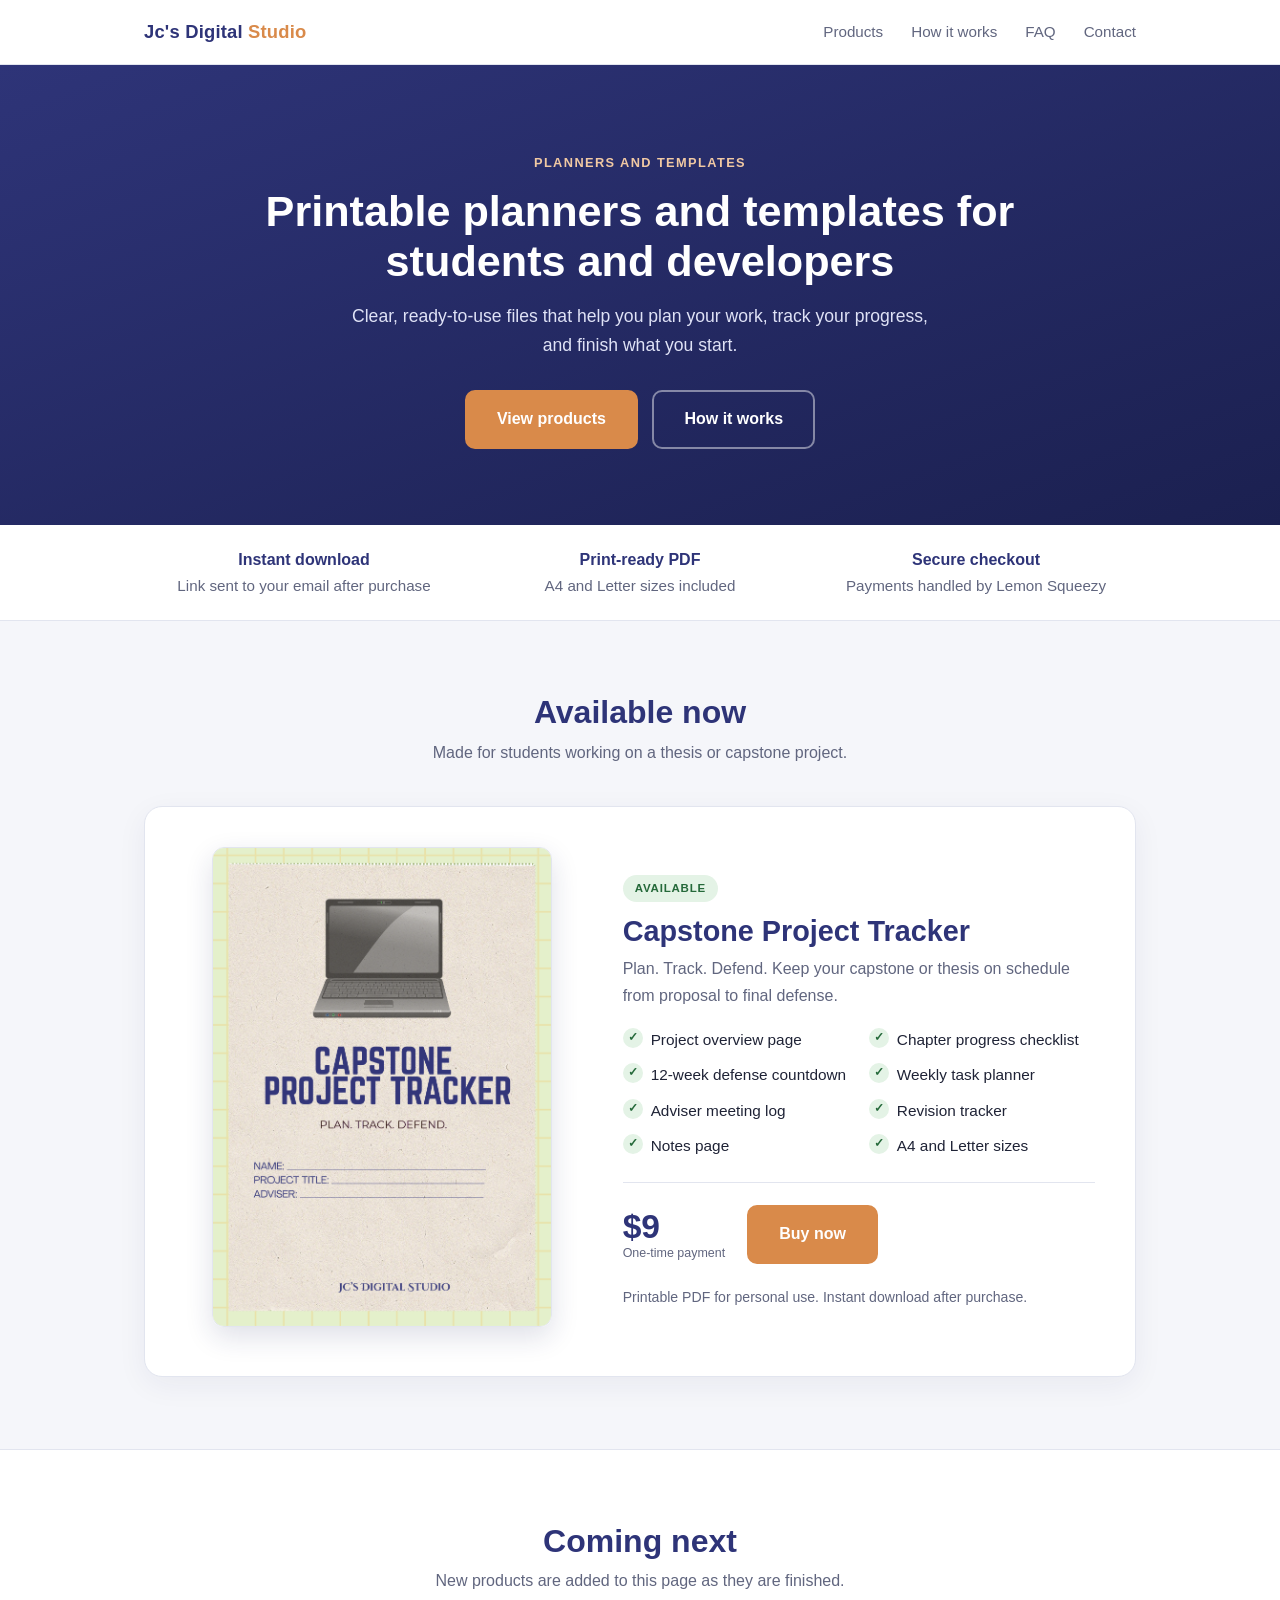
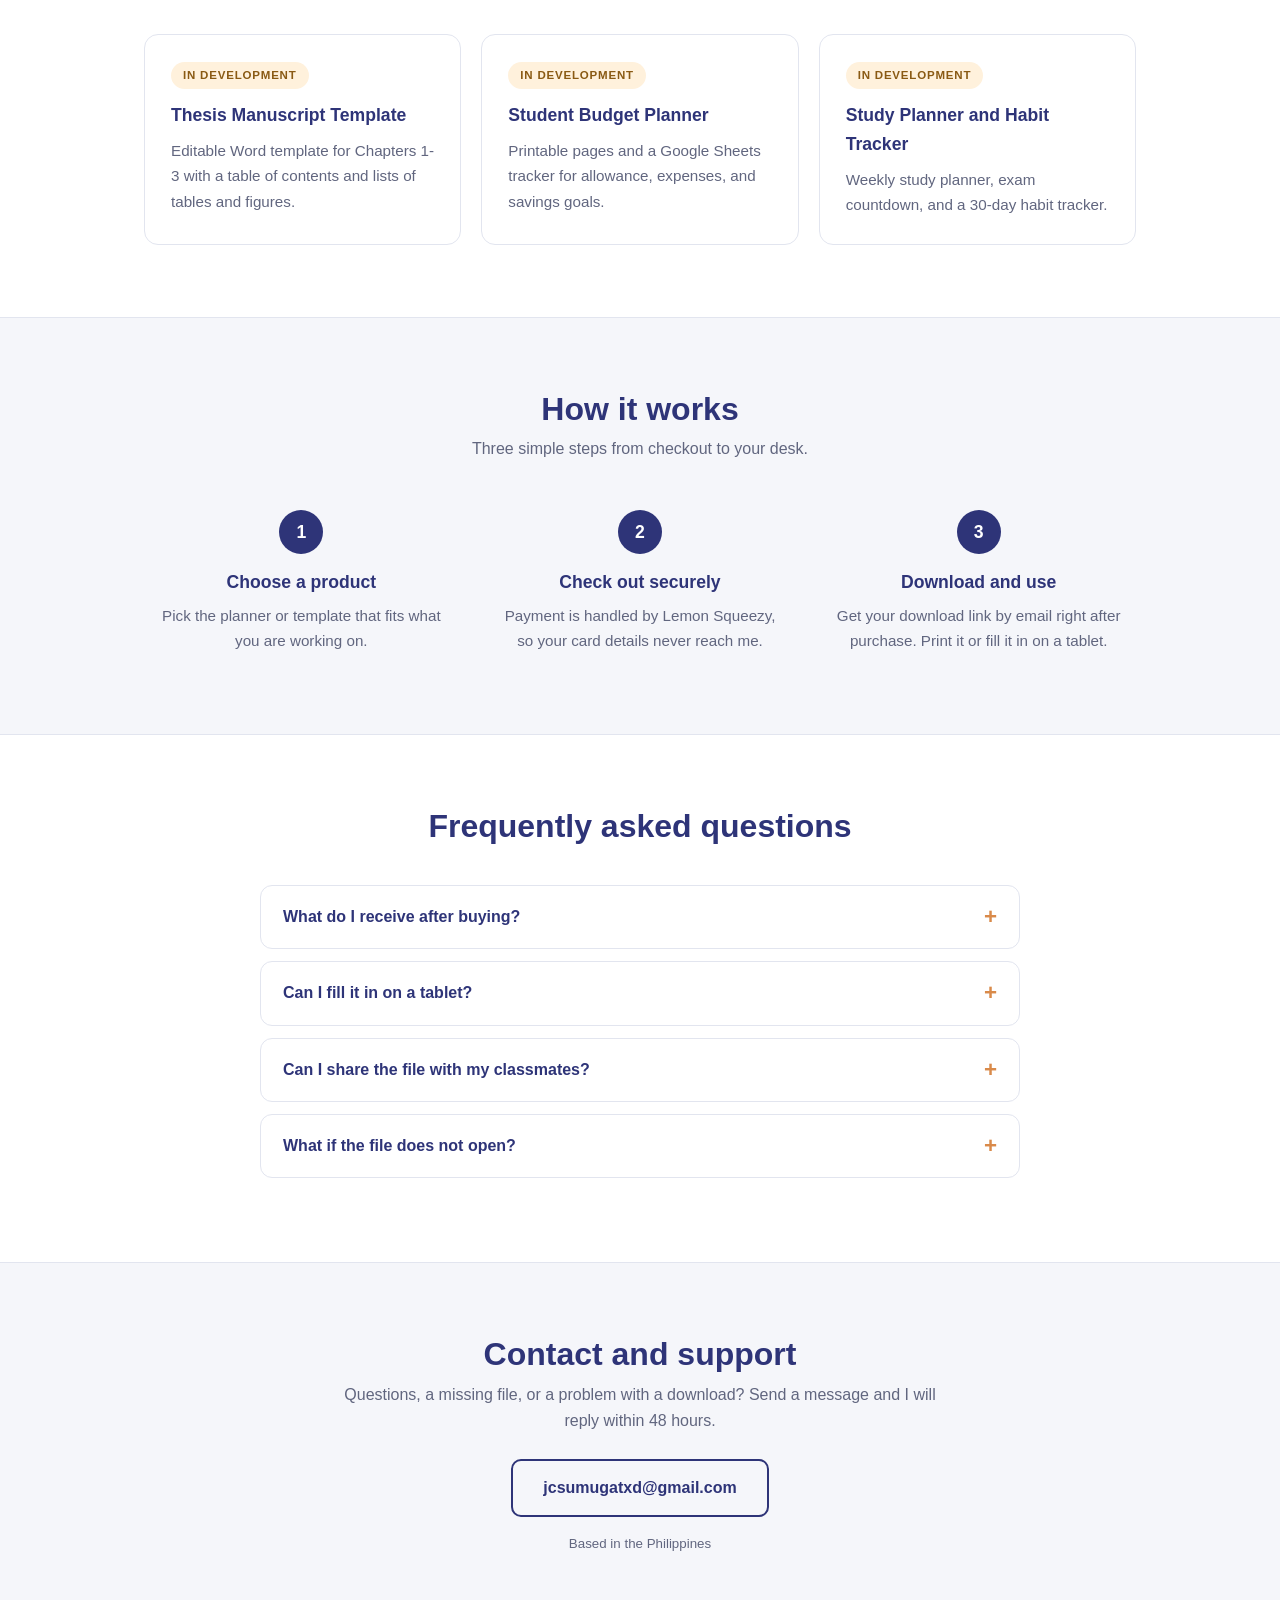
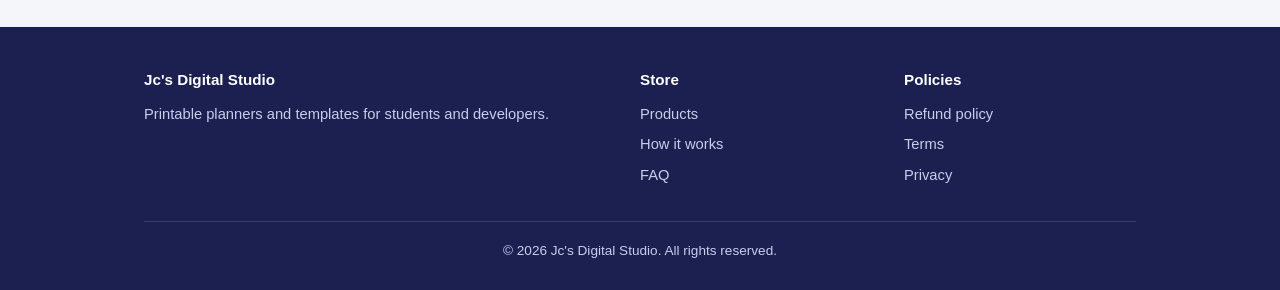
==== commit 8fe7c775: "Fix image source and email link in index.html" ====
--- a/index.html
+++ b/index.html
@@ -178,7 +178,7 @@
     <div class="featured" id="featured">
       <div class="cover" id="cover">
         <!-- Add previews/capstone-cover.png to the repo to show the cover here -->
-        <img src="capstone-cover.png" alt="Capstone Project Tracker cover"
+        <img src="previews/capstone-cover.png" alt="Capstone Project Tracker cover"
              onerror="document.getElementById('cover').remove();document.getElementById('featured').classList.add('no-image');">
       </div>
       <div>
@@ -279,7 +279,7 @@
       <p>Questions, a missing file, or a problem with a download? Send a message and I will reply within 48 hours.</p>
     </div>
     <!-- Replace with your real email address -->
-    <a class="btn outline" href="mailto:jcsumugatxd@gmail.com"jcsumugatxd@gmail.com</a>
+    <a class="btn outline" href="mailto:jcsumugatxd@gmail.com">jcsumugatxd@gmail.com</a>
     <small>Based in the Philippines</small>
   </div>
 </section>
